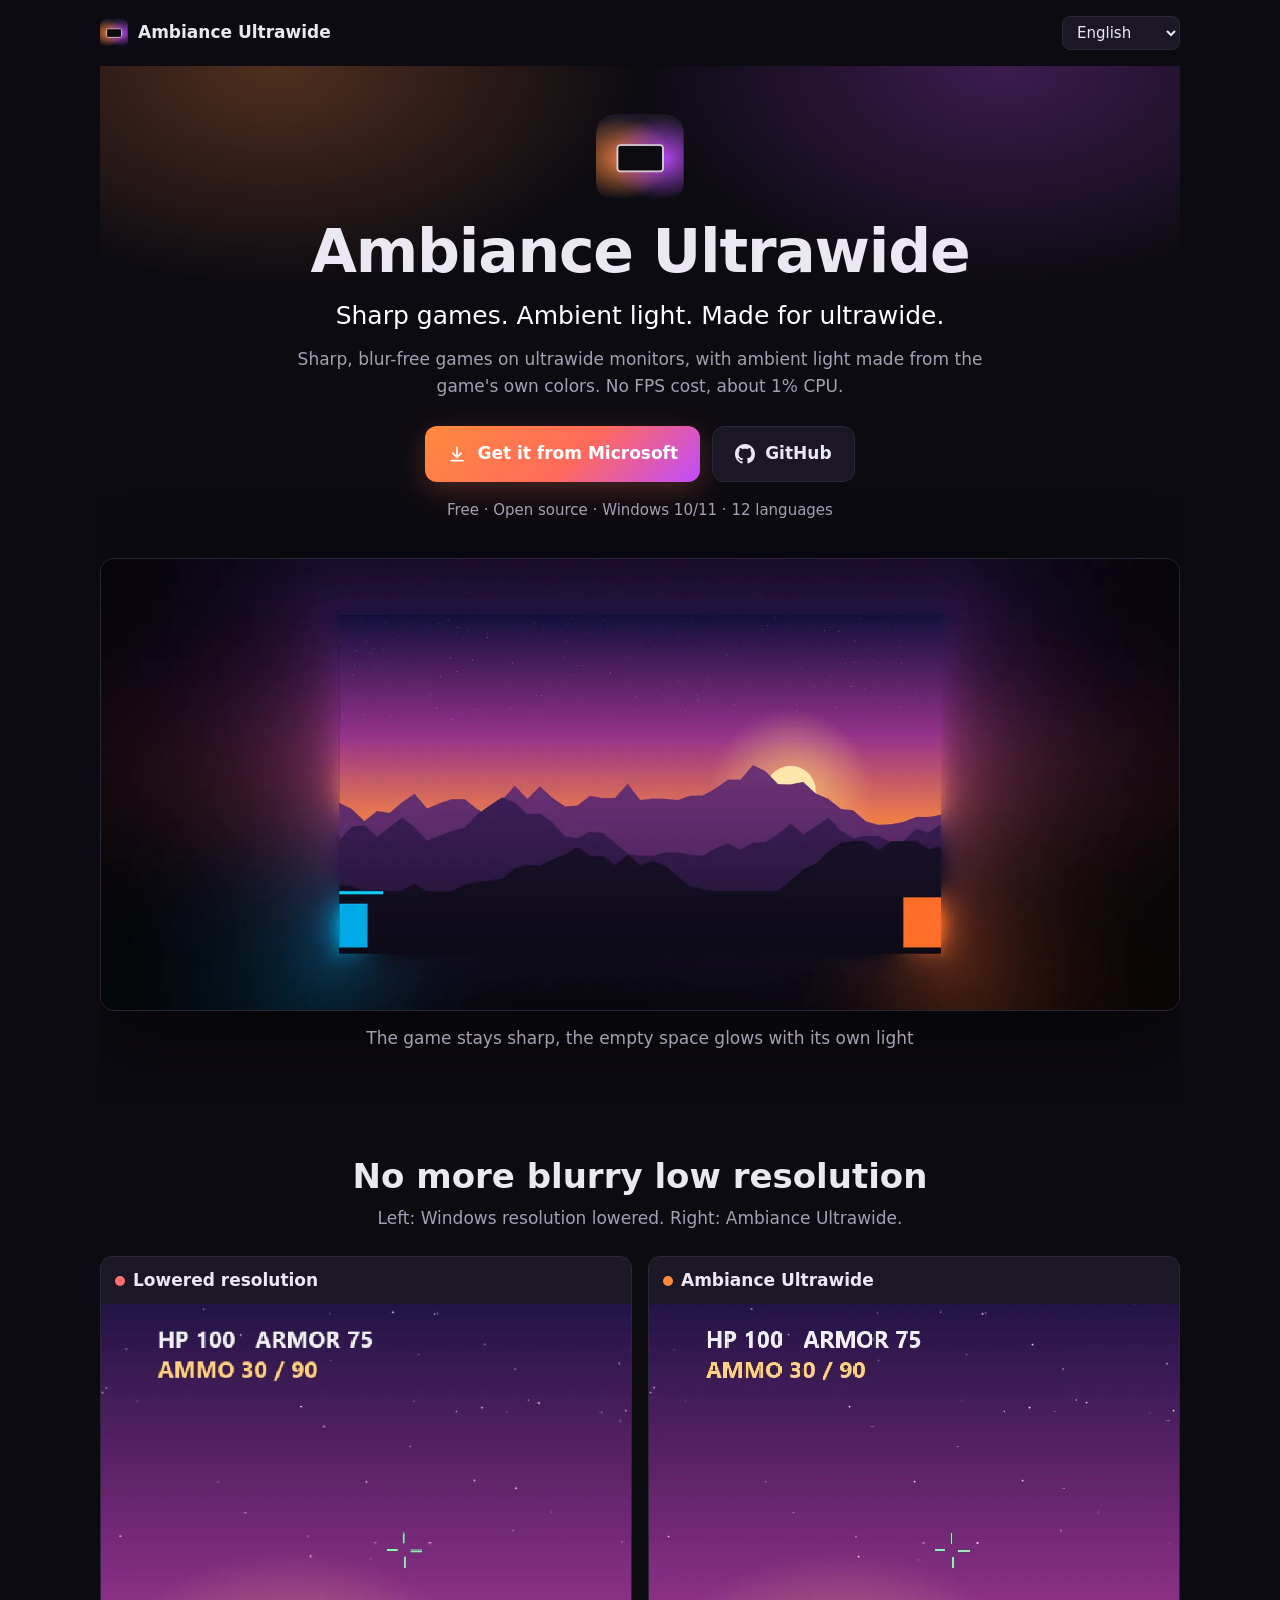
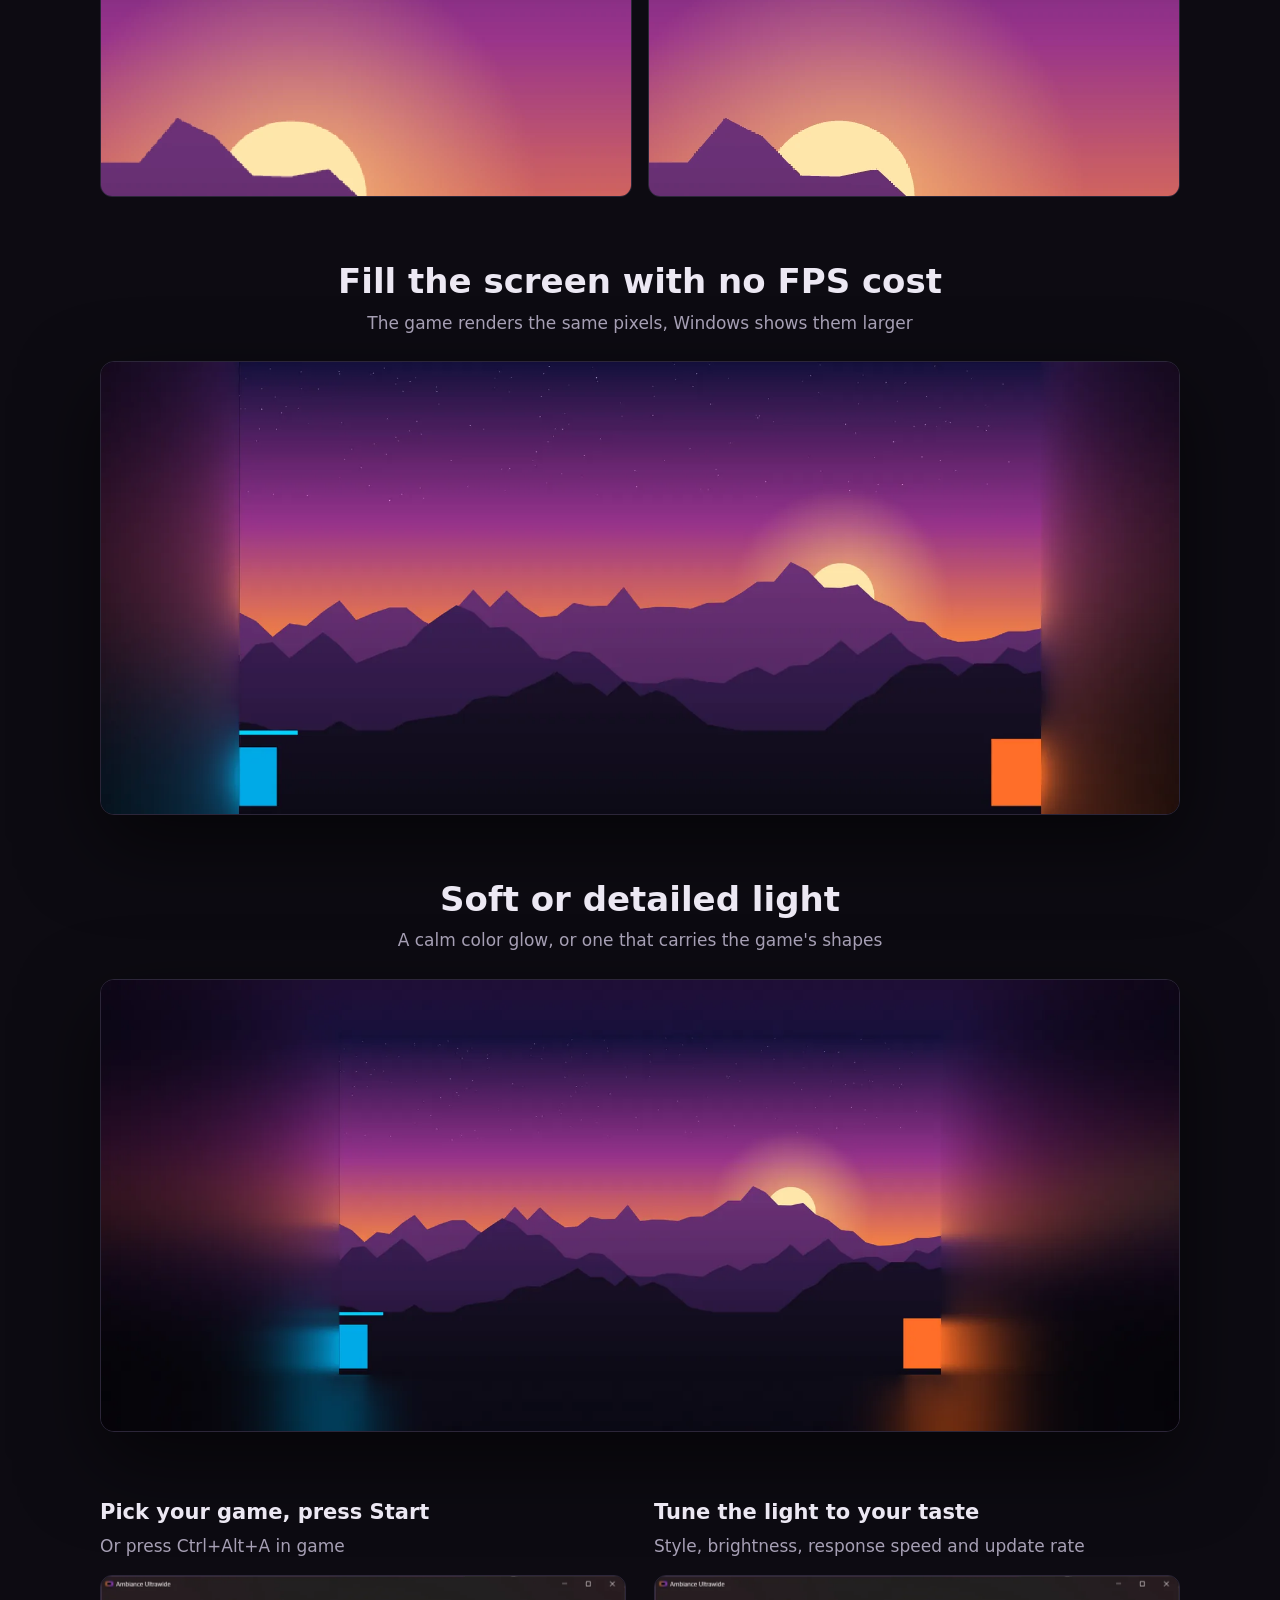
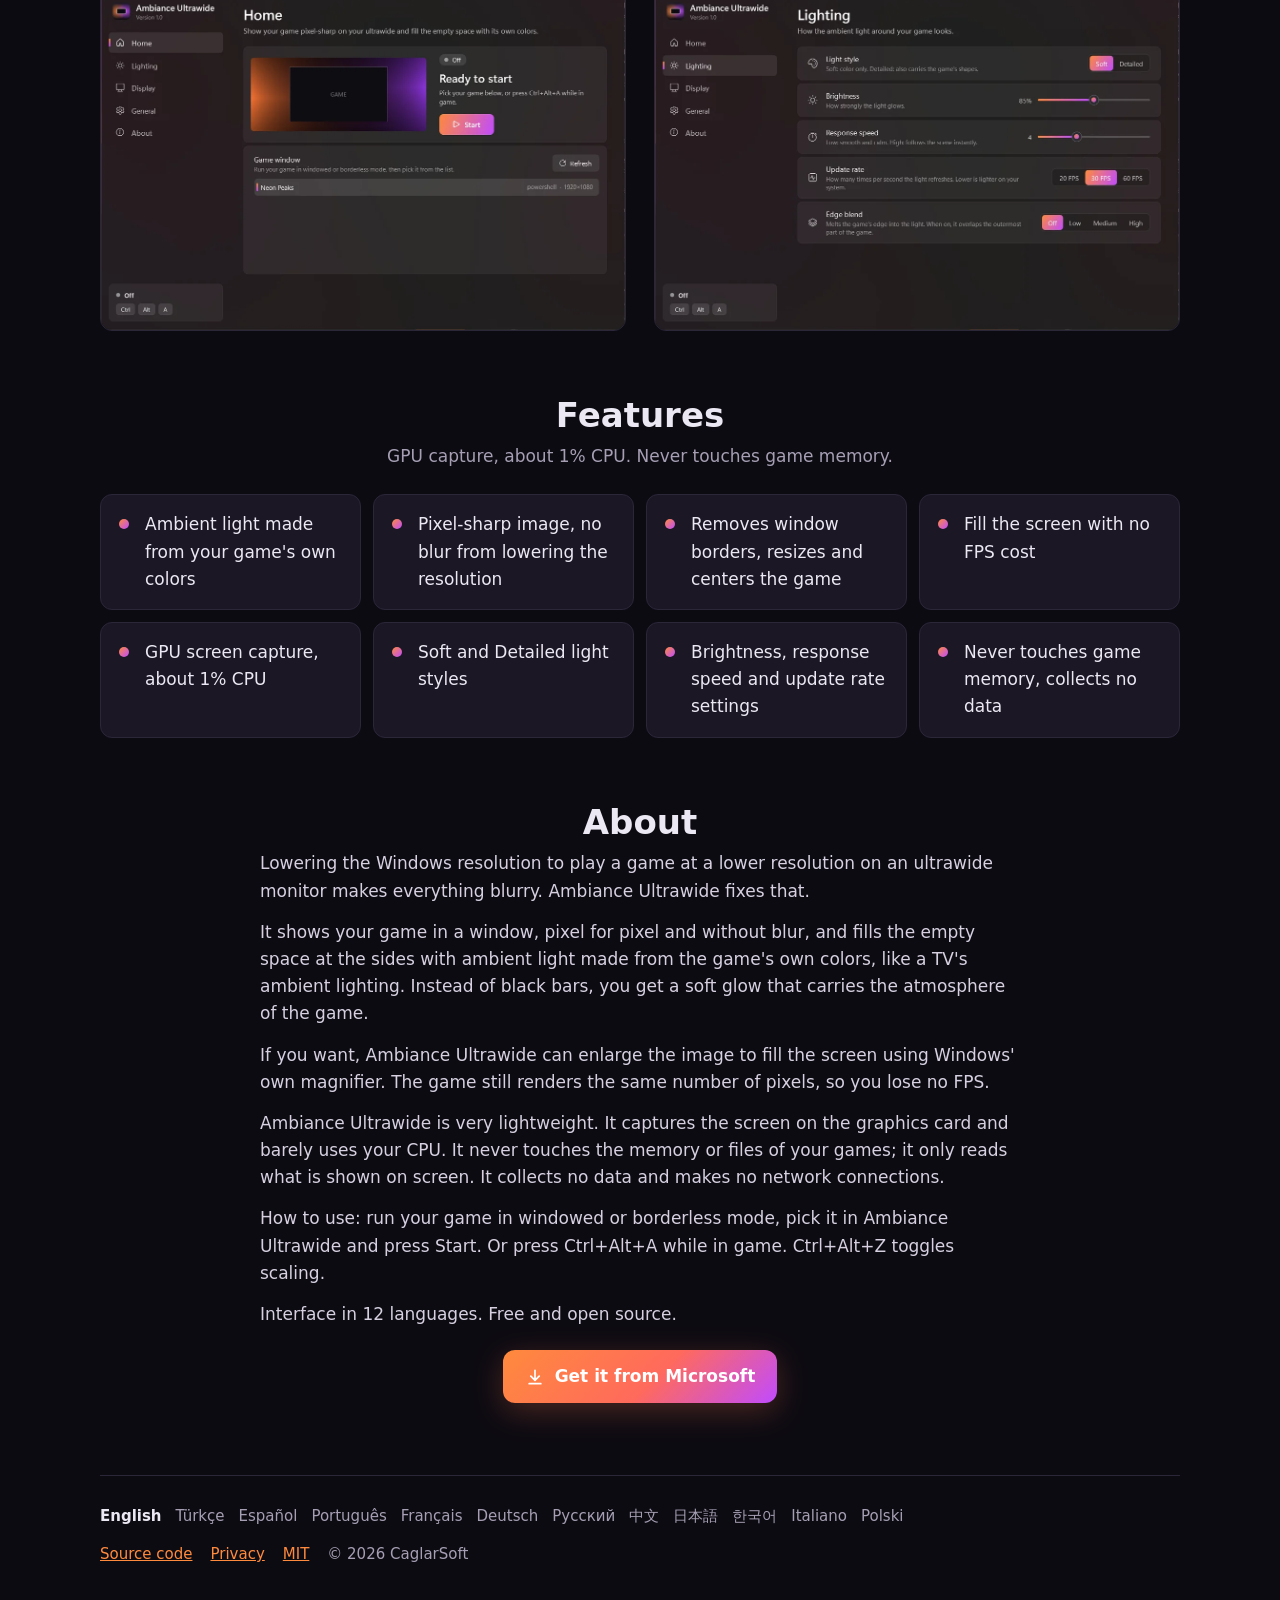
==== docs/index.html @ aa754faa "Add 12-language project website for GitHub Pages src/site/build_site.py generates docs/ from listing" ====
<!doctype html>
<html lang="en">
<head>
<meta charset="utf-8">
<meta name="viewport" content="width=device-width,initial-scale=1">
<title>Ambiance Ultrawide – Sharp games. Ambient light. Made for ultrawide.</title>
<meta name="description" content="Sharp, blur-free games on ultrawide monitors, with ambient light made from the game&#x27;s own colors. No FPS cost, about 1% CPU.">
<meta name="keywords" content="ultrawide, ambient light, 21:9, gaming, resolution, borderless, sharp image">
<link rel="canonical" href="https://aahmetcaglarr.github.io/AmbianceUltrawide/">
<link rel="alternate" hreflang="en" href="https://aahmetcaglarr.github.io/AmbianceUltrawide/">
<link rel="alternate" hreflang="tr" href="https://aahmetcaglarr.github.io/AmbianceUltrawide/tr/">
<link rel="alternate" hreflang="es" href="https://aahmetcaglarr.github.io/AmbianceUltrawide/es/">
<link rel="alternate" hreflang="pt-BR" href="https://aahmetcaglarr.github.io/AmbianceUltrawide/pt/">
<link rel="alternate" hreflang="fr" href="https://aahmetcaglarr.github.io/AmbianceUltrawide/fr/">
<link rel="alternate" hreflang="de" href="https://aahmetcaglarr.github.io/AmbianceUltrawide/de/">
<link rel="alternate" hreflang="ru" href="https://aahmetcaglarr.github.io/AmbianceUltrawide/ru/">
<link rel="alternate" hreflang="zh-CN" href="https://aahmetcaglarr.github.io/AmbianceUltrawide/zh/">
<link rel="alternate" hreflang="ja" href="https://aahmetcaglarr.github.io/AmbianceUltrawide/ja/">
<link rel="alternate" hreflang="ko" href="https://aahmetcaglarr.github.io/AmbianceUltrawide/ko/">
<link rel="alternate" hreflang="it" href="https://aahmetcaglarr.github.io/AmbianceUltrawide/it/">
<link rel="alternate" hreflang="pl" href="https://aahmetcaglarr.github.io/AmbianceUltrawide/pl/">
<link rel="alternate" hreflang="x-default" href="https://aahmetcaglarr.github.io/AmbianceUltrawide/">
<meta property="og:type" content="website">
<meta property="og:title" content="Ambiance Ultrawide – Sharp games. Ambient light. Made for ultrawide.">
<meta property="og:description" content="Sharp, blur-free games on ultrawide monitors, with ambient light made from the game&#x27;s own colors. No FPS cost, about 1% CPU.">
<meta property="og:url" content="https://aahmetcaglarr.github.io/AmbianceUltrawide/">
<meta property="og:image" content="https://aahmetcaglarr.github.io/AmbianceUltrawide/assets/og.jpg">
<meta name="twitter:card" content="summary_large_image">
<meta name="theme-color" content="#0d0b12">
<link rel="icon" href="assets/favicon.png">
<link rel="stylesheet" href="assets/site.css">
<script type="application/ld+json">{"@context": "https://schema.org", "@type": "SoftwareApplication", "name": "Ambiance Ultrawide", "description": "Sharp, blur-free games on ultrawide monitors, with ambient light made from the game's own colors. No FPS cost, about 1% CPU.", "inLanguage": "en", "url": "https://aahmetcaglarr.github.io/AmbianceUltrawide/", "applicationCategory": "UtilitiesApplication", "applicationSubCategory": "Gaming", "operatingSystem": "Windows 10, Windows 11", "softwareVersion": "1.0.0", "isAccessibleForFree": true, "offers": {"@type": "Offer", "price": "0", "priceCurrency": "USD"}, "downloadUrl": "https://apps.microsoft.com/detail/9N5WW64LNMSH?hl=en-us", "installUrl": "https://apps.microsoft.com/detail/9N5WW64LNMSH?hl=en-us", "license": "https://github.com/aahmetcaglarr/AmbianceUltrawide/blob/main/LICENSE", "image": "https://aahmetcaglarr.github.io/AmbianceUltrawide/assets/og.jpg", "screenshot": ["https://aahmetcaglarr.github.io/AmbianceUltrawide/assets/hero.webp", "https://aahmetcaglarr.github.io/AmbianceUltrawide/assets/fit.webp", "https://aahmetcaglarr.github.io/AmbianceUltrawide/assets/ui-home-en.webp"], "featureList": ["Ambient light made from your game's own colors", "Pixel-sharp image, no blur from lowering the resolution", "Removes window borders, resizes and centers the game", "Fill the screen with no FPS cost", "GPU screen capture, about 1% CPU", "Soft and Detailed light styles", "Brightness, response speed and update rate settings", "Never touches game memory, collects no data"], "keywords": "ultrawide, ambient light, 21:9, gaming, resolution, borderless, sharp image", "author": {"@type": "Organization", "name": "CaglarSoft"}, "sameAs": ["https://github.com/aahmetcaglarr/AmbianceUltrawide", "https://apps.microsoft.com/detail/9N5WW64LNMSH"]}</script>
</head>
<body>
<div class="wrap">
<header class="top">
<a class="brand" href=""><img src="assets/logo.png" width="28" height="28" alt="">Ambiance Ultrawide</a>
<select aria-label="Language" onchange="location.href=this.value"><option value="" selected>English</option><option value="tr/">Türkçe</option><option value="es/">Español</option><option value="pt/">Português</option><option value="fr/">Français</option><option value="de/">Deutsch</option><option value="ru/">Русский</option><option value="zh/">中文</option><option value="ja/">日本語</option><option value="ko/">한국어</option><option value="it/">Italiano</option><option value="pl/">Polski</option></select>
</header>
<main>
<div class="hero">
<img class="logo" src="assets/logo.png" width="88" height="88" alt="Ambiance Ultrawide">
<h1>Ambiance Ultrawide</h1>
<p class="tag">Sharp games. Ambient light. Made for ultrawide.</p>
<p class="lead">Sharp, blur-free games on ultrawide monitors, with ambient light made from the game&#x27;s own colors. No FPS cost, about 1% CPU.</p>
<div class="cta">
<a class="btn primary" href="https://apps.microsoft.com/detail/9N5WW64LNMSH?hl=en-us"><svg viewBox="0 0 24 24" aria-hidden="true"><path d="M12 3a1 1 0 011 1v9.6l3.3-3.3a1 1 0 111.4 1.4l-5 5a1 1 0 01-1.4 0l-5-5a1 1 0 111.4-1.4l3.3 3.3V4a1 1 0 011-1zM5 19h14a1 1 0 110 2H5a1 1 0 110-2z"/></svg>Get it from Microsoft</a>
<a class="btn ghost" href="https://github.com/aahmetcaglarr/AmbianceUltrawide"><svg viewBox="0 0 16 16" aria-hidden="true"><path d="M8 0C3.58 0 0 3.58 0 8c0 3.54 2.29 6.53 5.47 7.59.4.07.55-.17.55-.38 0-.19-.01-.82-.01-1.49-2.01.37-2.53-.49-2.69-.94-.09-.23-.48-.94-.82-1.13-.28-.15-.68-.52-.01-.53.63-.01 1.08.58 1.23.82.72 1.21 1.87.87 2.33.66.07-.52.28-.87.51-1.07-1.78-.2-3.64-.89-3.64-3.95 0-.87.31-1.59.82-2.15-.08-.2-.36-1.02.08-2.12 0 0 .67-.21 2.2.82.64-.18 1.32-.27 2-.27.68 0 1.36.09 2 .27 1.53-1.04 2.2-.82 2.2-.82.44 1.1.16 1.92.08 2.12.51.56.82 1.27.82 2.15 0 3.07-1.87 3.75-3.65 3.95.29.25.54.73.54 1.48 0 1.07-.01 1.93-.01 2.2 0 .21.15.46.55.38A8.013 8.013 0 0016 8c0-4.42-3.58-8-8-8z"/></svg>GitHub</a>
</div>
<p class="facts">Free · Open source · Windows 10/11 · 12 languages</p>
<div class="shot"><img src="assets/hero.webp" width="1720" height="720" alt="Your game&#x27;s colors instead of black bars" fetchpriority="high"></div>
<p class="sub" style="margin-top:14px">The game stays sharp, the empty space glows with its own light</p>
</div>

<section>
<h2>No more blurry low resolution</h2>
<p class="sub">Left: Windows resolution lowered.  Right: Ambiance Ultrawide.</p>
<div class="compare">
<figure><figcaption><span class="dot" style="background:#ff6e6e"></span>Lowered resolution</figcaption><img src="assets/compare-blur.webp" width="840" height="780" alt="Lowered resolution" loading="lazy" decoding="async"></figure>
<figure><figcaption><span class="dot" style="background:var(--orange)"></span>Ambiance Ultrawide</figcaption><img src="assets/compare-sharp.webp" width="840" height="780" alt="Ambiance Ultrawide" loading="lazy" decoding="async"></figure>
</div>
</section>

<section>
<h2>Fill the screen with no FPS cost</h2>
<p class="sub">The game renders the same pixels, Windows shows them larger</p>
<div class="shot" style="margin-top:0"><img src="assets/fit.webp" width="1720" height="720" alt="Fill the screen with no FPS cost" loading="lazy" decoding="async"></div>
</section>

<section>
<h2>Soft or detailed light</h2>
<p class="sub">A calm color glow, or one that carries the game&#x27;s shapes</p>
<div class="shot" style="margin-top:0"><img src="assets/detail.webp" width="1720" height="720" alt="Soft or detailed light" loading="lazy" decoding="async"></div>
</section>

<section>
<div class="ui">
<div><h3>Pick your game, press Start</h3><p>Or press Ctrl+Alt+A in game</p><img src="assets/ui-home-en.webp" width="1100" height="743" alt="Pick your game, press Start" loading="lazy" decoding="async"></div>
<div><h3>Tune the light to your taste</h3><p>Style, brightness, response speed and update rate</p><img src="assets/ui-light-en.webp" width="1100" height="743" alt="Tune the light to your taste" loading="lazy" decoding="async"></div>
</div>
</section>

<section>
<h2>Features</h2>
<p class="sub">GPU capture, about 1% CPU. Never touches game memory.</p>
<ul class="feat"><li>Ambient light made from your game&#x27;s own colors</li><li>Pixel-sharp image, no blur from lowering the resolution</li><li>Removes window borders, resizes and centers the game</li><li>Fill the screen with no FPS cost</li><li>GPU screen capture, about 1% CPU</li><li>Soft and Detailed light styles</li><li>Brightness, response speed and update rate settings</li><li>Never touches game memory, collects no data</li></ul>
</section>

<section>
<h2>About</h2>
<div class="about"><p>Lowering the Windows resolution to play a game at a lower resolution on an ultrawide monitor makes everything blurry. Ambiance Ultrawide fixes that.</p><p>It shows your game in a window, pixel for pixel and without blur, and fills the empty space at the sides with ambient light made from the game&#x27;s own colors, like a TV&#x27;s ambient lighting. Instead of black bars, you get a soft glow that carries the atmosphere of the game.</p><p>If you want, Ambiance Ultrawide can enlarge the image to fill the screen using Windows&#x27; own magnifier. The game still renders the same number of pixels, so you lose no FPS.</p><p>Ambiance Ultrawide is very lightweight. It captures the screen on the graphics card and barely uses your CPU. It never touches the memory or files of your games; it only reads what is shown on screen. It collects no data and makes no network connections.</p><p>How to use: run your game in windowed or borderless mode, pick it in Ambiance Ultrawide and press Start. Or press Ctrl+Alt+A while in game. Ctrl+Alt+Z toggles scaling.</p><p>Interface in 12 languages. Free and open source.</p></div>
<div class="cta" style="margin-top:22px"><a class="btn primary" href="https://apps.microsoft.com/detail/9N5WW64LNMSH?hl=en-us"><svg viewBox="0 0 24 24" aria-hidden="true"><path d="M12 3a1 1 0 011 1v9.6l3.3-3.3a1 1 0 111.4 1.4l-5 5a1 1 0 01-1.4 0l-5-5a1 1 0 111.4-1.4l3.3 3.3V4a1 1 0 011-1zM5 19h14a1 1 0 110 2H5a1 1 0 110-2z"/></svg>Get it from Microsoft</a></div>
</section>
</main>

<footer>
<nav aria-label="Language"><a href="" hreflang="en" lang="en" aria-current="page">English</a><a href="tr/" hreflang="tr" lang="tr">Türkçe</a><a href="es/" hreflang="es" lang="es">Español</a><a href="pt/" hreflang="pt-BR" lang="pt-BR">Português</a><a href="fr/" hreflang="fr" lang="fr">Français</a><a href="de/" hreflang="de" lang="de">Deutsch</a><a href="ru/" hreflang="ru" lang="ru">Русский</a><a href="zh/" hreflang="zh-CN" lang="zh-CN">中文</a><a href="ja/" hreflang="ja" lang="ja">日本語</a><a href="ko/" hreflang="ko" lang="ko">한국어</a><a href="it/" hreflang="it" lang="it">Italiano</a><a href="pl/" hreflang="pl" lang="pl">Polski</a></nav>
<div class="links">
<a href="https://github.com/aahmetcaglarr/AmbianceUltrawide">Source code</a>
<a href="https://github.com/aahmetcaglarr/AmbianceUltrawide/blob/main/PRIVACY.md">Privacy</a>
<a href="https://github.com/aahmetcaglarr/AmbianceUltrawide/blob/main/LICENSE">MIT</a>
<span>© 2026 CaglarSoft</span>
</div>
</footer>
</div>
</body>
</html>
---- docs/assets/site.css ----
:root{--bg:#0d0b12;--bg2:#15121d;--card:#1b1725;--line:#2c2639;--text:#ece8f3;--muted:#a69fb4;--orange:#ff8a3d;--purple:#c04bff}
*{box-sizing:border-box}
html{-webkit-text-size-adjust:100%}
body{margin:0;background:var(--bg);color:var(--text);font:17px/1.6 "Segoe UI Variable Text","Segoe UI",system-ui,-apple-system,"Noto Sans",sans-serif}
:lang(zh) body,body:lang(zh-CN){font-family:"Microsoft YaHei UI","Microsoft YaHei","PingFang SC","Noto Sans SC",sans-serif}
:lang(ja) body,body:lang(ja){font-family:"Yu Gothic UI","Yu Gothic","Hiragino Sans","Noto Sans JP",sans-serif}
:lang(ko) body,body:lang(ko){font-family:"Malgun Gothic","Apple SD Gothic Neo","Noto Sans KR",sans-serif}
a{color:var(--orange)}
img{max-width:100%;height:auto;display:block}
.wrap{max-width:1120px;margin:0 auto;padding:0 20px}
header.top{display:flex;align-items:center;justify-content:space-between;gap:12px;padding:16px 0}
.brand{display:flex;align-items:center;gap:10px;color:var(--text);text-decoration:none;font-weight:600}
.brand img{width:28px;height:28px}
select{background:var(--card);color:var(--text);border:1px solid var(--line);border-radius:8px;padding:6px 10px;font:inherit;font-size:15px}
.hero{position:relative;text-align:center;padding:48px 0 24px;overflow:hidden}
.hero:before{content:"";position:absolute;inset:-20% -10% auto;height:520px;background:radial-gradient(40% 60% at 22% 40%,rgba(255,138,61,.28),transparent 70%),radial-gradient(40% 60% at 78% 40%,rgba(192,75,255,.26),transparent 70%);z-index:-1}
.hero .logo{width:88px;height:88px;margin:0 auto 16px}
h1{font-size:clamp(34px,6vw,60px);line-height:1.1;margin:0 0 12px;letter-spacing:-.02em}
.tag{font-size:clamp(19px,2.6vw,25px);margin:0 0 10px;color:#fff}
.lead{max-width:720px;margin:0 auto 26px;color:var(--muted)}
.cta{display:flex;flex-wrap:wrap;gap:12px;justify-content:center}
.btn{display:inline-flex;align-items:center;gap:10px;padding:13px 22px;border-radius:12px;font-weight:600;text-decoration:none;font-size:17px}
.btn.primary{background:linear-gradient(135deg,var(--orange),#ff6a5c 55%,var(--purple));color:#fff;box-shadow:0 8px 30px rgba(255,120,80,.25)}
.btn.ghost{border:1px solid var(--line);color:var(--text);background:var(--card)}
.btn svg{width:20px;height:20px;fill:currentColor}
.facts{margin:16px 0 0;color:var(--muted);font-size:15px}
.shot{margin:36px auto 0;border-radius:14px;overflow:hidden;border:1px solid var(--line);box-shadow:0 30px 80px rgba(0,0,0,.55)}
section{padding:56px 0 8px}
h2{font-size:clamp(24px,3.4vw,34px);line-height:1.2;margin:0 0 8px;text-align:center}
.sub{color:var(--muted);text-align:center;margin:0 auto 24px;max-width:760px}
.compare{display:grid;grid-template-columns:1fr 1fr;gap:16px}
.compare figure{margin:0;border-radius:12px;overflow:hidden;border:1px solid var(--line);background:var(--card)}
.compare figcaption{padding:10px 14px;font-weight:600;display:flex;align-items:center;gap:8px}
.dot{width:10px;height:10px;border-radius:50%;display:inline-block}
.compare img{image-rendering:pixelated}
.ui{display:grid;grid-template-columns:1fr 1fr;gap:28px;align-items:start}
.ui h3{font-size:21px;margin:0 0 4px}
.ui p{color:var(--muted);margin:0 0 14px}
.ui img{border-radius:12px;border:1px solid var(--line)}
ul.feat{list-style:none;padding:0;margin:0;display:grid;grid-template-columns:repeat(auto-fit,minmax(250px,1fr));gap:12px}
ul.feat li{background:var(--card);border:1px solid var(--line);border-radius:12px;padding:16px 18px 16px 44px;position:relative}
ul.feat li:before{content:"";position:absolute;left:18px;top:24px;width:10px;height:10px;border-radius:50%;background:linear-gradient(135deg,var(--orange),var(--purple))}
.about{max-width:760px;margin:0 auto;color:#d6d0e0}
.about p{margin:0 0 14px}
footer{margin-top:64px;border-top:1px solid var(--line);padding:28px 0 40px;color:var(--muted);font-size:15px}
footer nav{display:flex;flex-wrap:wrap;gap:6px 14px;margin-bottom:14px}
footer nav a{color:var(--muted);text-decoration:none}
footer nav a[aria-current]{color:var(--text);font-weight:600}
footer .links{display:flex;flex-wrap:wrap;gap:6px 18px}
@media (max-width:720px){body{font-size:16px}.compare,.ui{grid-template-columns:1fr}.hero{padding-top:28px}section{padding-top:40px}}
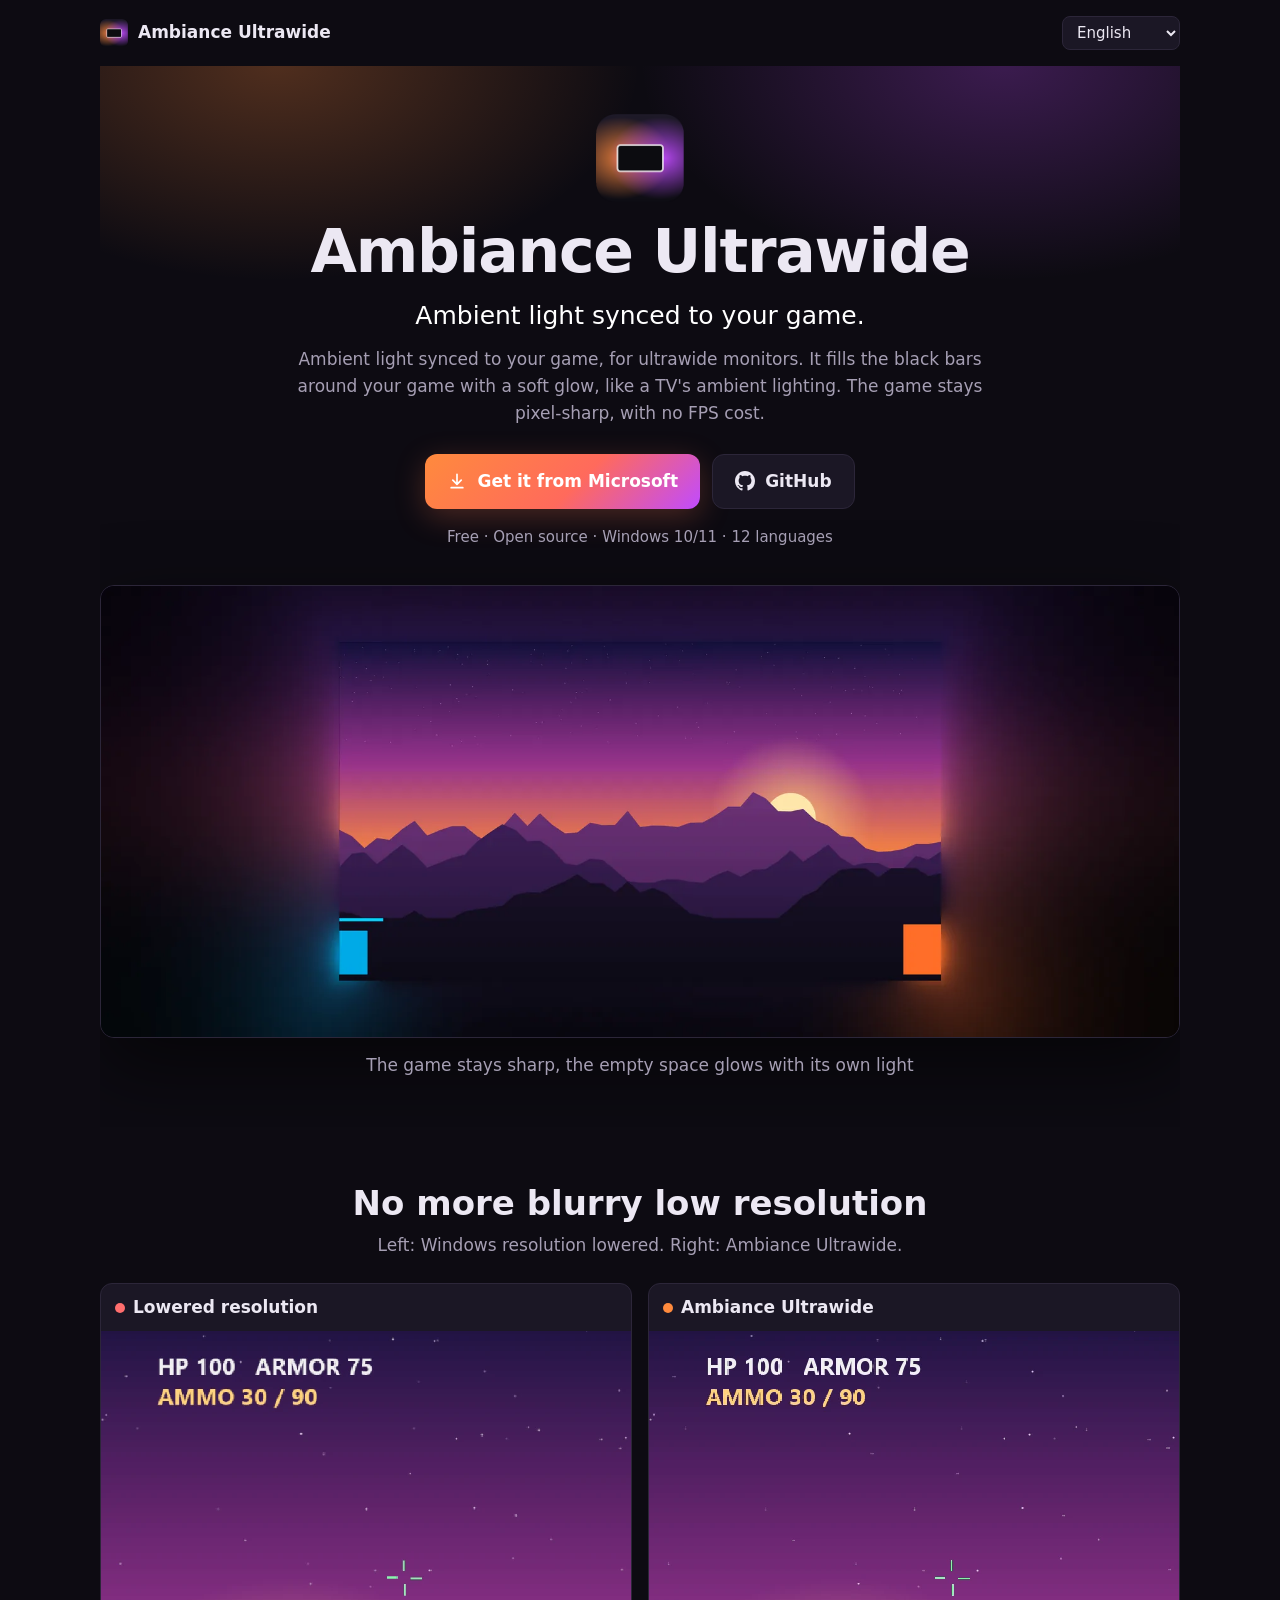
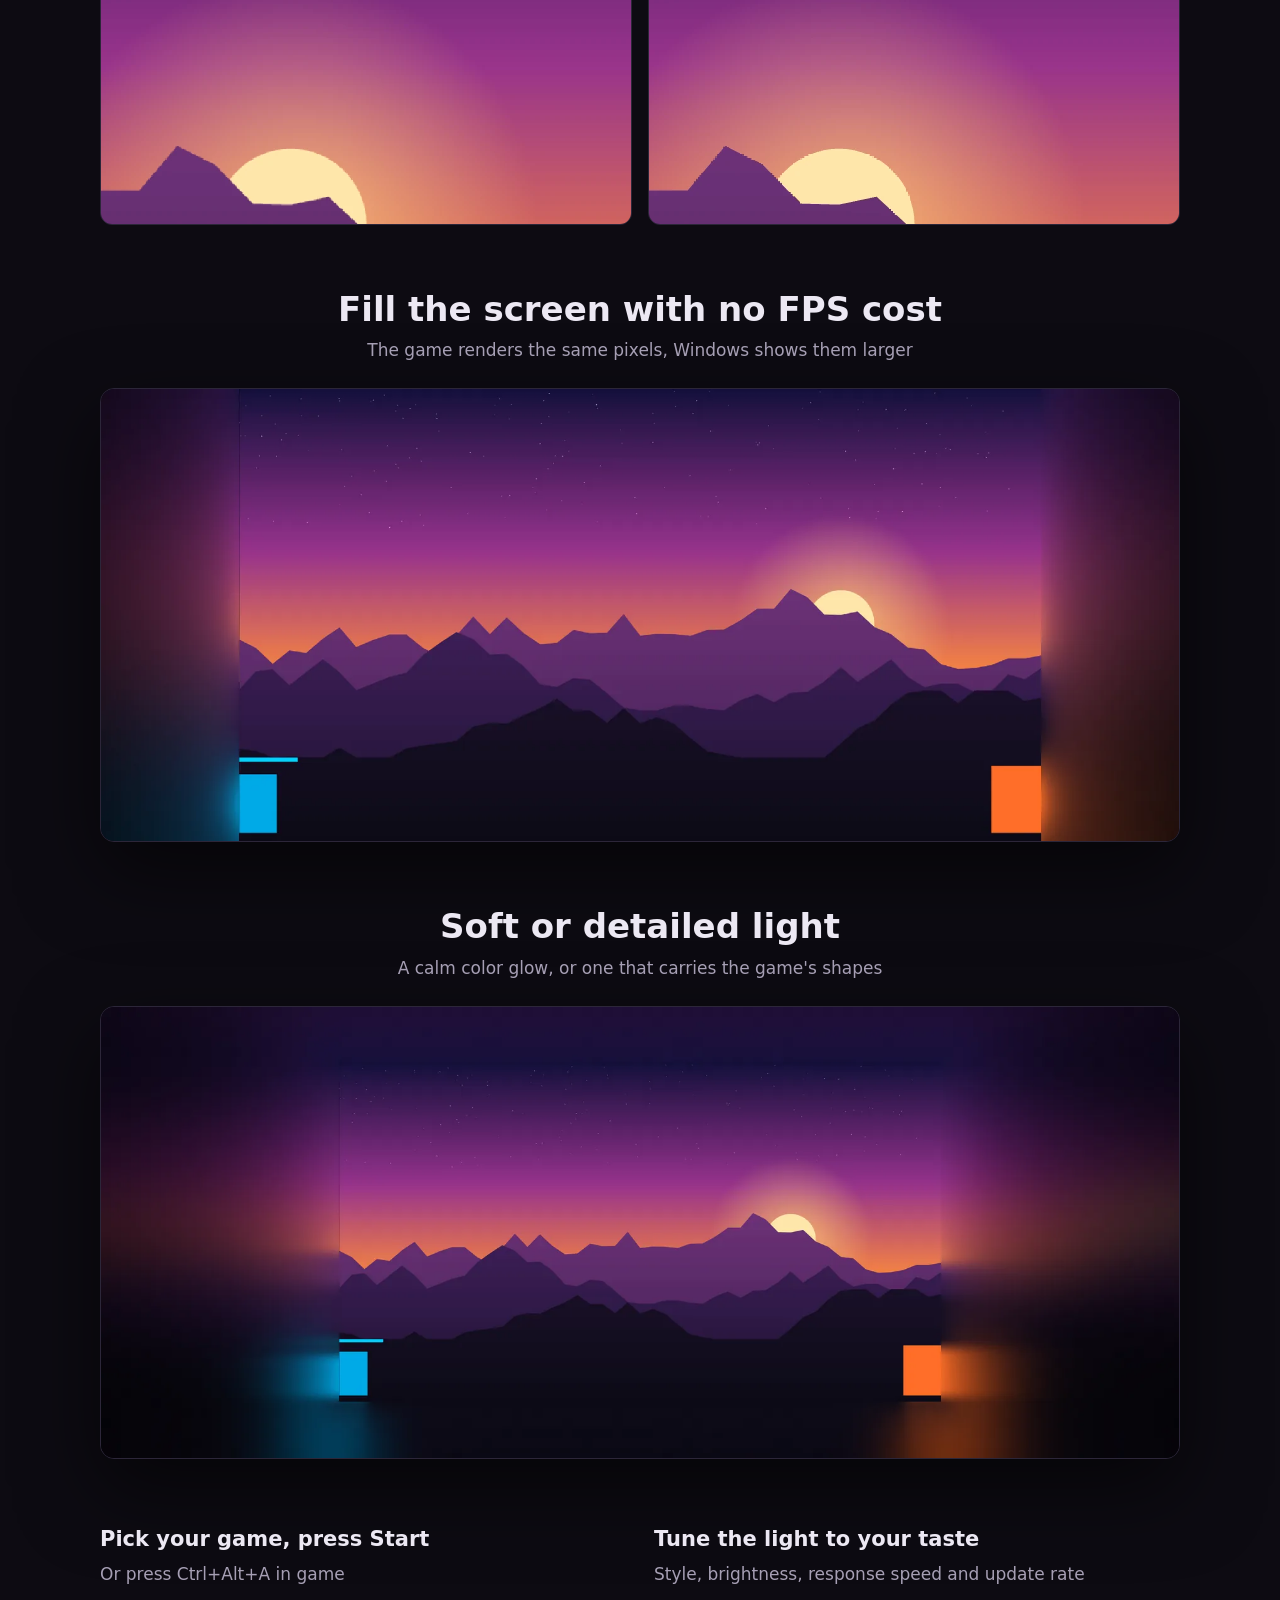
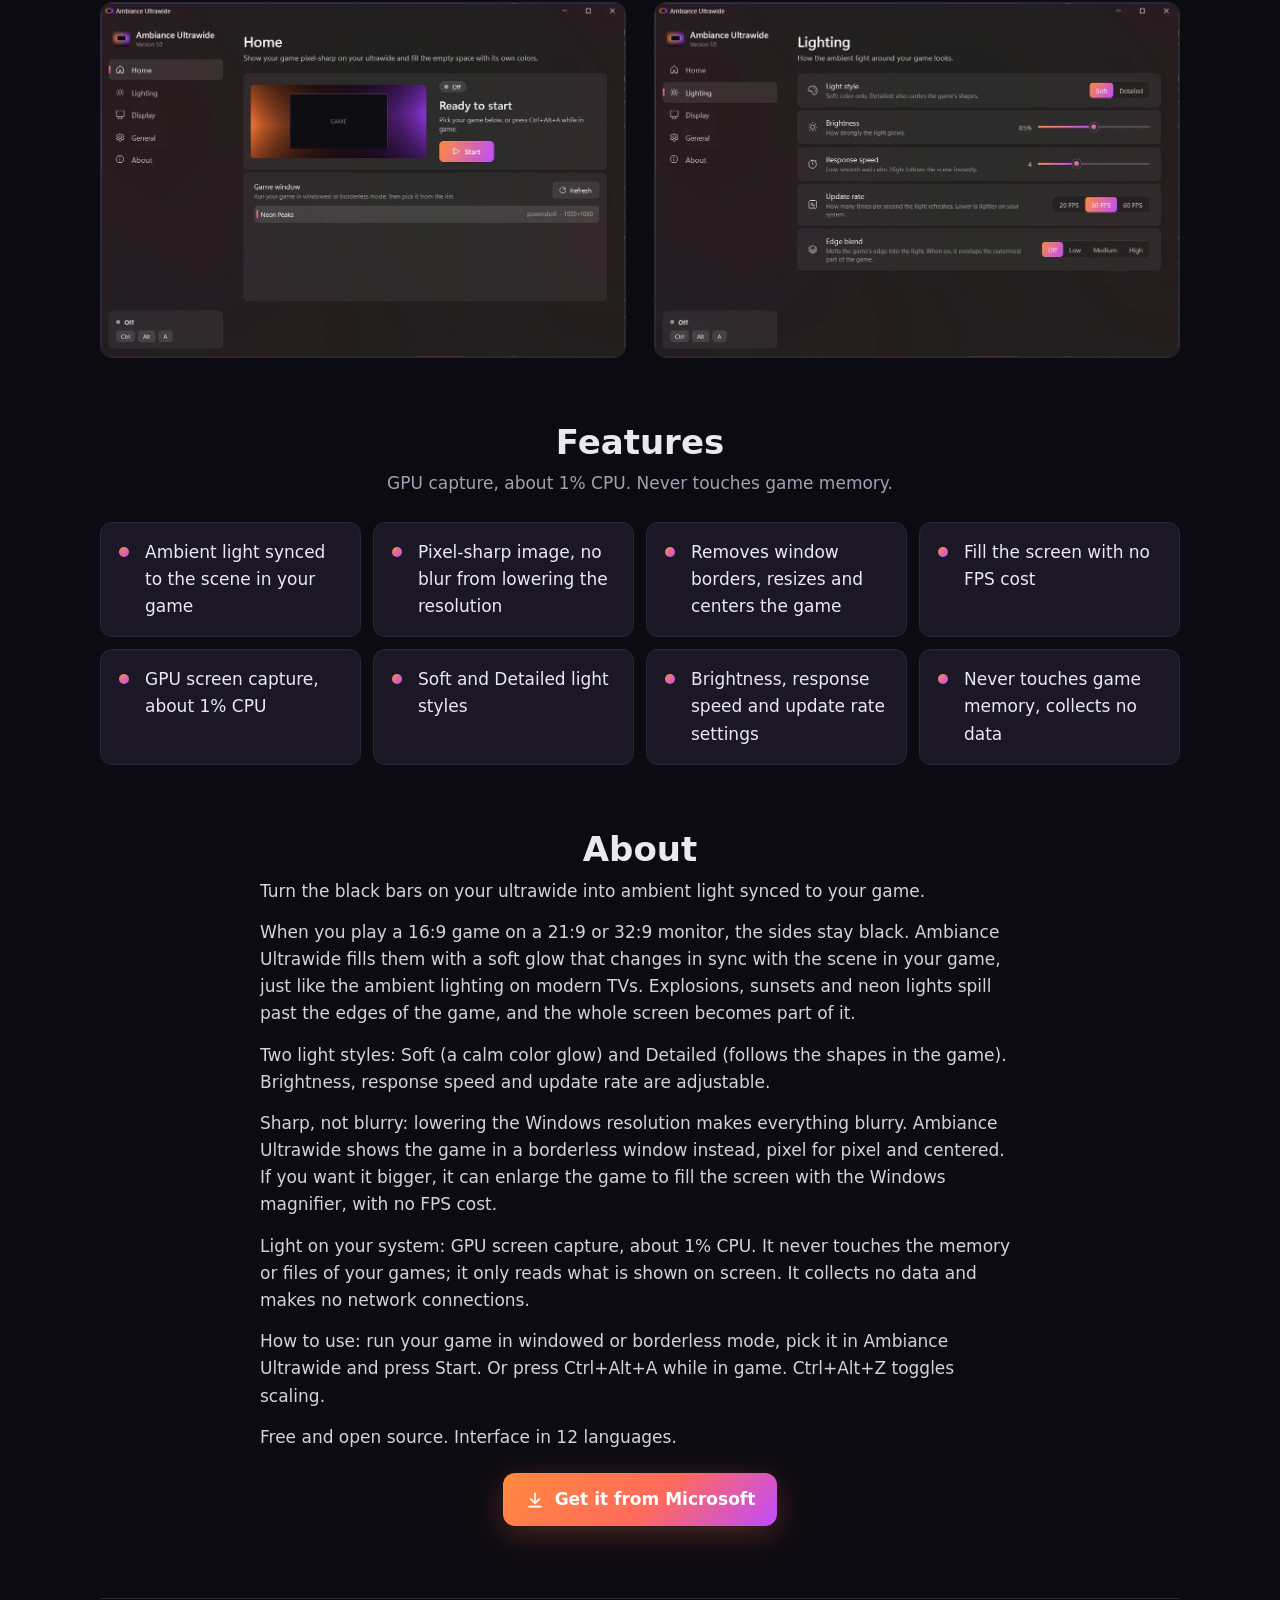
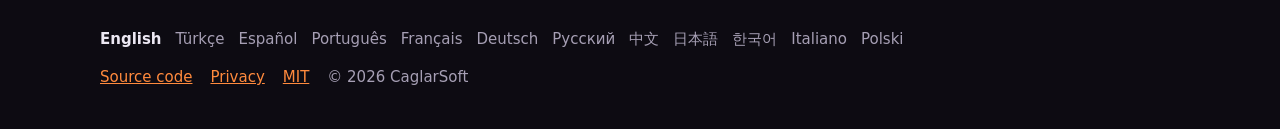
==== commit 1d8a72cf: "Lead the listing, site and README with scene-synced ambient light New tagline, short description, de" ====
--- a/docs/index.html
+++ b/docs/index.html
@@ -3,8 +3,8 @@
 <head>
 <meta charset="utf-8">
 <meta name="viewport" content="width=device-width,initial-scale=1">
-<title>Ambiance Ultrawide – Sharp games. Ambient light. Made for ultrawide.</title>
-<meta name="description" content="Sharp, blur-free games on ultrawide monitors, with ambient light made from the game&#x27;s own colors. No FPS cost, about 1% CPU.">
+<title>Ambiance Ultrawide – Ambient light synced to your game.</title>
+<meta name="description" content="Ambient light synced to your game, for ultrawide monitors. It fills the black bars around your game with a soft glow, like a TV&#x27;s ambient lighting. The game stays pixel-sharp, with no FPS cost.">
 <meta name="keywords" content="ultrawide, ambient light, 21:9, gaming, resolution, borderless, sharp image">
 <link rel="canonical" href="https://aahmetcaglarr.github.io/AmbianceUltrawide/">
 <link rel="alternate" hreflang="en" href="https://aahmetcaglarr.github.io/AmbianceUltrawide/">
@@ -21,15 +21,15 @@
 <link rel="alternate" hreflang="pl" href="https://aahmetcaglarr.github.io/AmbianceUltrawide/pl/">
 <link rel="alternate" hreflang="x-default" href="https://aahmetcaglarr.github.io/AmbianceUltrawide/">
 <meta property="og:type" content="website">
-<meta property="og:title" content="Ambiance Ultrawide – Sharp games. Ambient light. Made for ultrawide.">
-<meta property="og:description" content="Sharp, blur-free games on ultrawide monitors, with ambient light made from the game&#x27;s own colors. No FPS cost, about 1% CPU.">
+<meta property="og:title" content="Ambiance Ultrawide – Ambient light synced to your game.">
+<meta property="og:description" content="Ambient light synced to your game, for ultrawide monitors. It fills the black bars around your game with a soft glow, like a TV&#x27;s ambient lighting. The game stays pixel-sharp, with no FPS cost.">
 <meta property="og:url" content="https://aahmetcaglarr.github.io/AmbianceUltrawide/">
 <meta property="og:image" content="https://aahmetcaglarr.github.io/AmbianceUltrawide/assets/og.jpg">
 <meta name="twitter:card" content="summary_large_image">
 <meta name="theme-color" content="#0d0b12">
 <link rel="icon" href="assets/favicon.png">
 <link rel="stylesheet" href="assets/site.css">
-<script type="application/ld+json">{"@context": "https://schema.org", "@type": "SoftwareApplication", "name": "Ambiance Ultrawide", "description": "Sharp, blur-free games on ultrawide monitors, with ambient light made from the game's own colors. No FPS cost, about 1% CPU.", "inLanguage": "en", "url": "https://aahmetcaglarr.github.io/AmbianceUltrawide/", "applicationCategory": "UtilitiesApplication", "applicationSubCategory": "Gaming", "operatingSystem": "Windows 10, Windows 11", "softwareVersion": "1.0.0", "isAccessibleForFree": true, "offers": {"@type": "Offer", "price": "0", "priceCurrency": "USD"}, "downloadUrl": "https://apps.microsoft.com/detail/9N5WW64LNMSH?hl=en-us", "installUrl": "https://apps.microsoft.com/detail/9N5WW64LNMSH?hl=en-us", "license": "https://github.com/aahmetcaglarr/AmbianceUltrawide/blob/main/LICENSE", "image": "https://aahmetcaglarr.github.io/AmbianceUltrawide/assets/og.jpg", "screenshot": ["https://aahmetcaglarr.github.io/AmbianceUltrawide/assets/hero.webp", "https://aahmetcaglarr.github.io/AmbianceUltrawide/assets/fit.webp", "https://aahmetcaglarr.github.io/AmbianceUltrawide/assets/ui-home-en.webp"], "featureList": ["Ambient light made from your game's own colors", "Pixel-sharp image, no blur from lowering the resolution", "Removes window borders, resizes and centers the game", "Fill the screen with no FPS cost", "GPU screen capture, about 1% CPU", "Soft and Detailed light styles", "Brightness, response speed and update rate settings", "Never touches game memory, collects no data"], "keywords": "ultrawide, ambient light, 21:9, gaming, resolution, borderless, sharp image", "author": {"@type": "Organization", "name": "CaglarSoft"}, "sameAs": ["https://github.com/aahmetcaglarr/AmbianceUltrawide", "https://apps.microsoft.com/detail/9N5WW64LNMSH"]}</script>
+<script type="application/ld+json">{"@context": "https://schema.org", "@type": "SoftwareApplication", "name": "Ambiance Ultrawide", "description": "Ambient light synced to your game, for ultrawide monitors. It fills the black bars around your game with a soft glow, like a TV's ambient lighting. The game stays pixel-sharp, with no FPS cost.", "inLanguage": "en", "url": "https://aahmetcaglarr.github.io/AmbianceUltrawide/", "applicationCategory": "UtilitiesApplication", "applicationSubCategory": "Gaming", "operatingSystem": "Windows 10, Windows 11", "softwareVersion": "1.0.0", "isAccessibleForFree": true, "offers": {"@type": "Offer", "price": "0", "priceCurrency": "USD"}, "downloadUrl": "https://apps.microsoft.com/detail/9N5WW64LNMSH?hl=en-us", "installUrl": "https://apps.microsoft.com/detail/9N5WW64LNMSH?hl=en-us", "license": "https://github.com/aahmetcaglarr/AmbianceUltrawide/blob/main/LICENSE", "image": "https://aahmetcaglarr.github.io/AmbianceUltrawide/assets/og.jpg", "screenshot": ["https://aahmetcaglarr.github.io/AmbianceUltrawide/assets/hero.webp", "https://aahmetcaglarr.github.io/AmbianceUltrawide/assets/fit.webp", "https://aahmetcaglarr.github.io/AmbianceUltrawide/assets/ui-home-en.webp"], "featureList": ["Ambient light synced to the scene in your game", "Pixel-sharp image, no blur from lowering the resolution", "Removes window borders, resizes and centers the game", "Fill the screen with no FPS cost", "GPU screen capture, about 1% CPU", "Soft and Detailed light styles", "Brightness, response speed and update rate settings", "Never touches game memory, collects no data"], "keywords": "ultrawide, ambient light, 21:9, gaming, resolution, borderless, sharp image", "author": {"@type": "Organization", "name": "CaglarSoft"}, "sameAs": ["https://github.com/aahmetcaglarr/AmbianceUltrawide", "https://apps.microsoft.com/detail/9N5WW64LNMSH"]}</script>
 </head>
 <body>
 <div class="wrap">
@@ -41,8 +41,8 @@
 <div class="hero">
 <img class="logo" src="assets/logo.png" width="88" height="88" alt="Ambiance Ultrawide">
 <h1>Ambiance Ultrawide</h1>
-<p class="tag">Sharp games. Ambient light. Made for ultrawide.</p>
-<p class="lead">Sharp, blur-free games on ultrawide monitors, with ambient light made from the game&#x27;s own colors. No FPS cost, about 1% CPU.</p>
+<p class="tag">Ambient light synced to your game.</p>
+<p class="lead">Ambient light synced to your game, for ultrawide monitors. It fills the black bars around your game with a soft glow, like a TV&#x27;s ambient lighting. The game stays pixel-sharp, with no FPS cost.</p>
 <div class="cta">
 <a class="btn primary" href="https://apps.microsoft.com/detail/9N5WW64LNMSH?hl=en-us"><svg viewBox="0 0 24 24" aria-hidden="true"><path d="M12 3a1 1 0 011 1v9.6l3.3-3.3a1 1 0 111.4 1.4l-5 5a1 1 0 01-1.4 0l-5-5a1 1 0 111.4-1.4l3.3 3.3V4a1 1 0 011-1zM5 19h14a1 1 0 110 2H5a1 1 0 110-2z"/></svg>Get it from Microsoft</a>
 <a class="btn ghost" href="https://github.com/aahmetcaglarr/AmbianceUltrawide"><svg viewBox="0 0 16 16" aria-hidden="true"><path d="M8 0C3.58 0 0 3.58 0 8c0 3.54 2.29 6.53 5.47 7.59.4.07.55-.17.55-.38 0-.19-.01-.82-.01-1.49-2.01.37-2.53-.49-2.69-.94-.09-.23-.48-.94-.82-1.13-.28-.15-.68-.52-.01-.53.63-.01 1.08.58 1.23.82.72 1.21 1.87.87 2.33.66.07-.52.28-.87.51-1.07-1.78-.2-3.64-.89-3.64-3.95 0-.87.31-1.59.82-2.15-.08-.2-.36-1.02.08-2.12 0 0 .67-.21 2.2.82.64-.18 1.32-.27 2-.27.68 0 1.36.09 2 .27 1.53-1.04 2.2-.82 2.2-.82.44 1.1.16 1.92.08 2.12.51.56.82 1.27.82 2.15 0 3.07-1.87 3.75-3.65 3.95.29.25.54.73.54 1.48 0 1.07-.01 1.93-.01 2.2 0 .21.15.46.55.38A8.013 8.013 0 0016 8c0-4.42-3.58-8-8-8z"/></svg>GitHub</a>
@@ -83,12 +83,12 @@
 <section>
 <h2>Features</h2>
 <p class="sub">GPU capture, about 1% CPU. Never touches game memory.</p>
-<ul class="feat"><li>Ambient light made from your game&#x27;s own colors</li><li>Pixel-sharp image, no blur from lowering the resolution</li><li>Removes window borders, resizes and centers the game</li><li>Fill the screen with no FPS cost</li><li>GPU screen capture, about 1% CPU</li><li>Soft and Detailed light styles</li><li>Brightness, response speed and update rate settings</li><li>Never touches game memory, collects no data</li></ul>
+<ul class="feat"><li>Ambient light synced to the scene in your game</li><li>Pixel-sharp image, no blur from lowering the resolution</li><li>Removes window borders, resizes and centers the game</li><li>Fill the screen with no FPS cost</li><li>GPU screen capture, about 1% CPU</li><li>Soft and Detailed light styles</li><li>Brightness, response speed and update rate settings</li><li>Never touches game memory, collects no data</li></ul>
 </section>
 
 <section>
 <h2>About</h2>
-<div class="about"><p>Lowering the Windows resolution to play a game at a lower resolution on an ultrawide monitor makes everything blurry. Ambiance Ultrawide fixes that.</p><p>It shows your game in a window, pixel for pixel and without blur, and fills the empty space at the sides with ambient light made from the game&#x27;s own colors, like a TV&#x27;s ambient lighting. Instead of black bars, you get a soft glow that carries the atmosphere of the game.</p><p>If you want, Ambiance Ultrawide can enlarge the image to fill the screen using Windows&#x27; own magnifier. The game still renders the same number of pixels, so you lose no FPS.</p><p>Ambiance Ultrawide is very lightweight. It captures the screen on the graphics card and barely uses your CPU. It never touches the memory or files of your games; it only reads what is shown on screen. It collects no data and makes no network connections.</p><p>How to use: run your game in windowed or borderless mode, pick it in Ambiance Ultrawide and press Start. Or press Ctrl+Alt+A while in game. Ctrl+Alt+Z toggles scaling.</p><p>Interface in 12 languages. Free and open source.</p></div>
+<div class="about"><p>Turn the black bars on your ultrawide into ambient light synced to your game.</p><p>When you play a 16:9 game on a 21:9 or 32:9 monitor, the sides stay black. Ambiance Ultrawide fills them with a soft glow that changes in sync with the scene in your game, just like the ambient lighting on modern TVs. Explosions, sunsets and neon lights spill past the edges of the game, and the whole screen becomes part of it.</p><p>Two light styles: Soft (a calm color glow) and Detailed (follows the shapes in the game). Brightness, response speed and update rate are adjustable.</p><p>Sharp, not blurry: lowering the Windows resolution makes everything blurry. Ambiance Ultrawide shows the game in a borderless window instead, pixel for pixel and centered. If you want it bigger, it can enlarge the game to fill the screen with the Windows magnifier, with no FPS cost.</p><p>Light on your system: GPU screen capture, about 1% CPU. It never touches the memory or files of your games; it only reads what is shown on screen. It collects no data and makes no network connections.</p><p>How to use: run your game in windowed or borderless mode, pick it in Ambiance Ultrawide and press Start. Or press Ctrl+Alt+A while in game. Ctrl+Alt+Z toggles scaling.</p><p>Free and open source. Interface in 12 languages.</p></div>
 <div class="cta" style="margin-top:22px"><a class="btn primary" href="https://apps.microsoft.com/detail/9N5WW64LNMSH?hl=en-us"><svg viewBox="0 0 24 24" aria-hidden="true"><path d="M12 3a1 1 0 011 1v9.6l3.3-3.3a1 1 0 111.4 1.4l-5 5a1 1 0 01-1.4 0l-5-5a1 1 0 111.4-1.4l3.3 3.3V4a1 1 0 011-1zM5 19h14a1 1 0 110 2H5a1 1 0 110-2z"/></svg>Get it from Microsoft</a></div>
 </section>
 </main>
